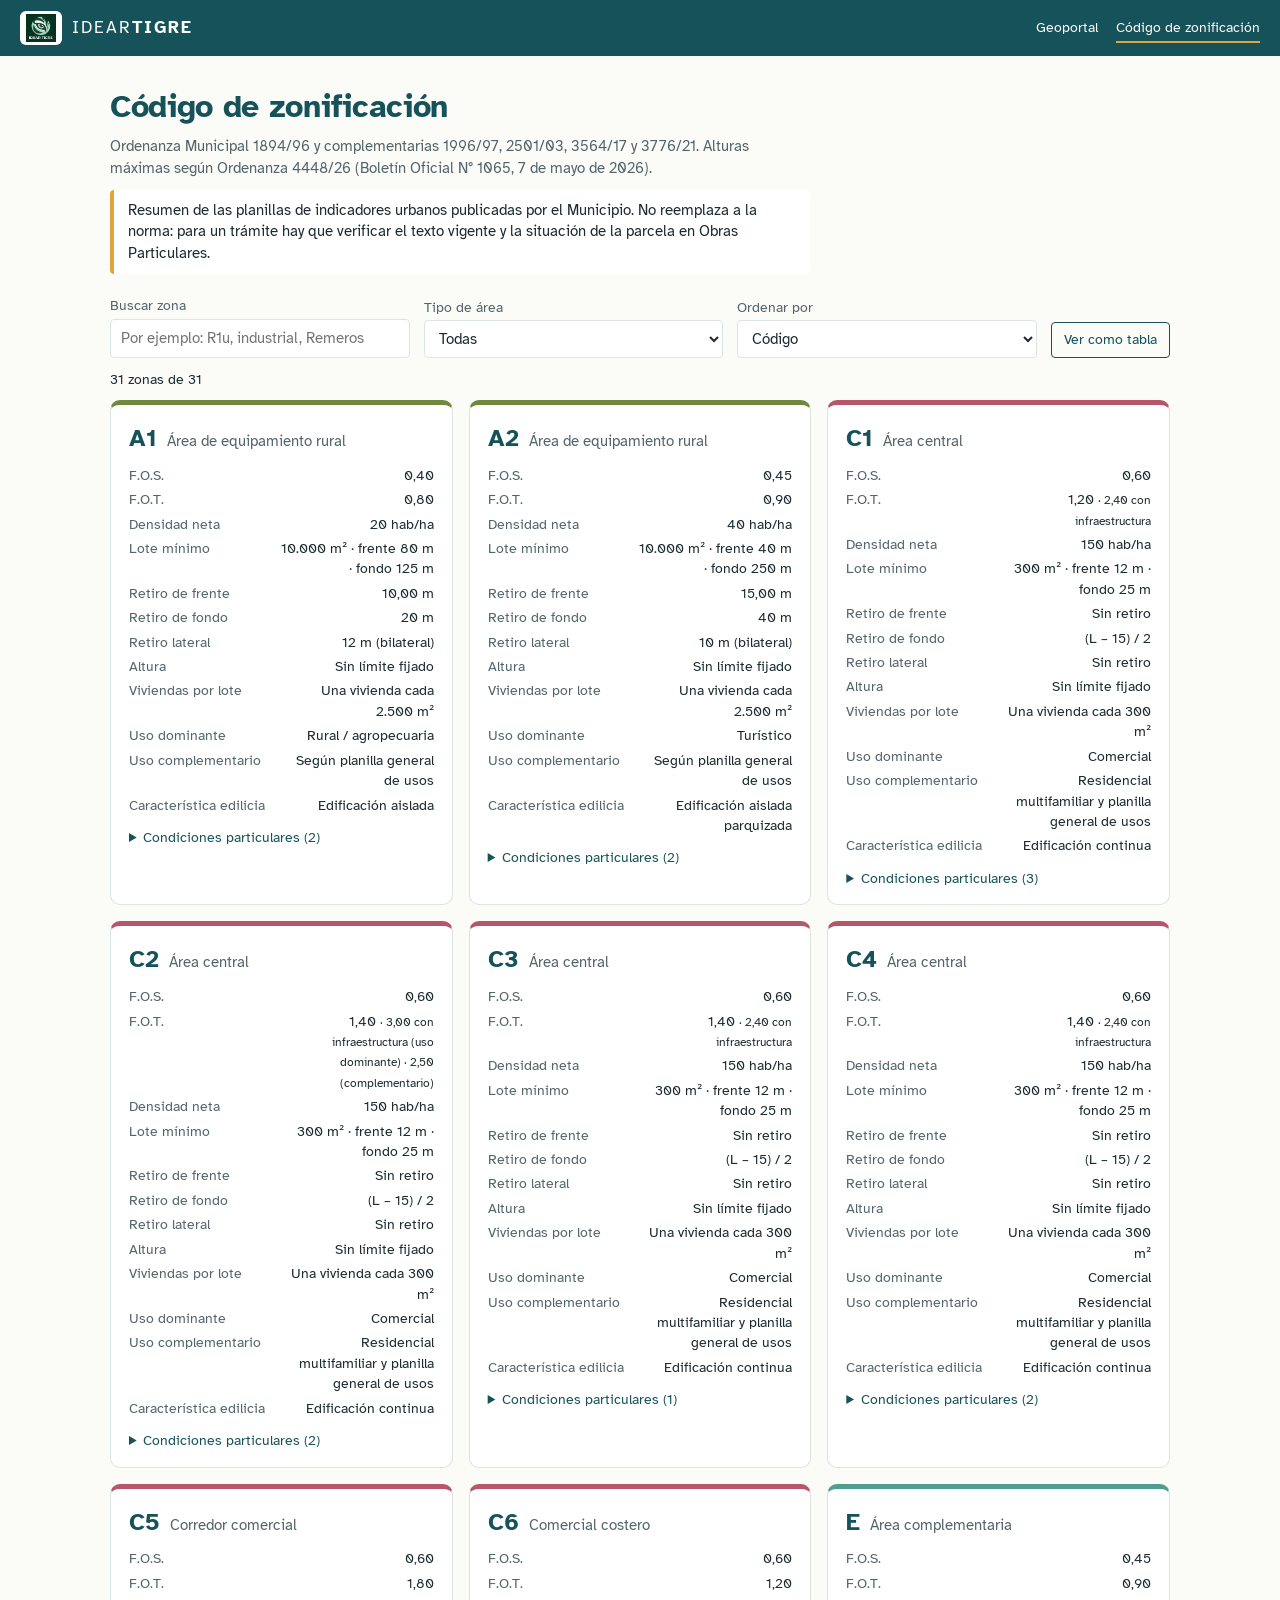
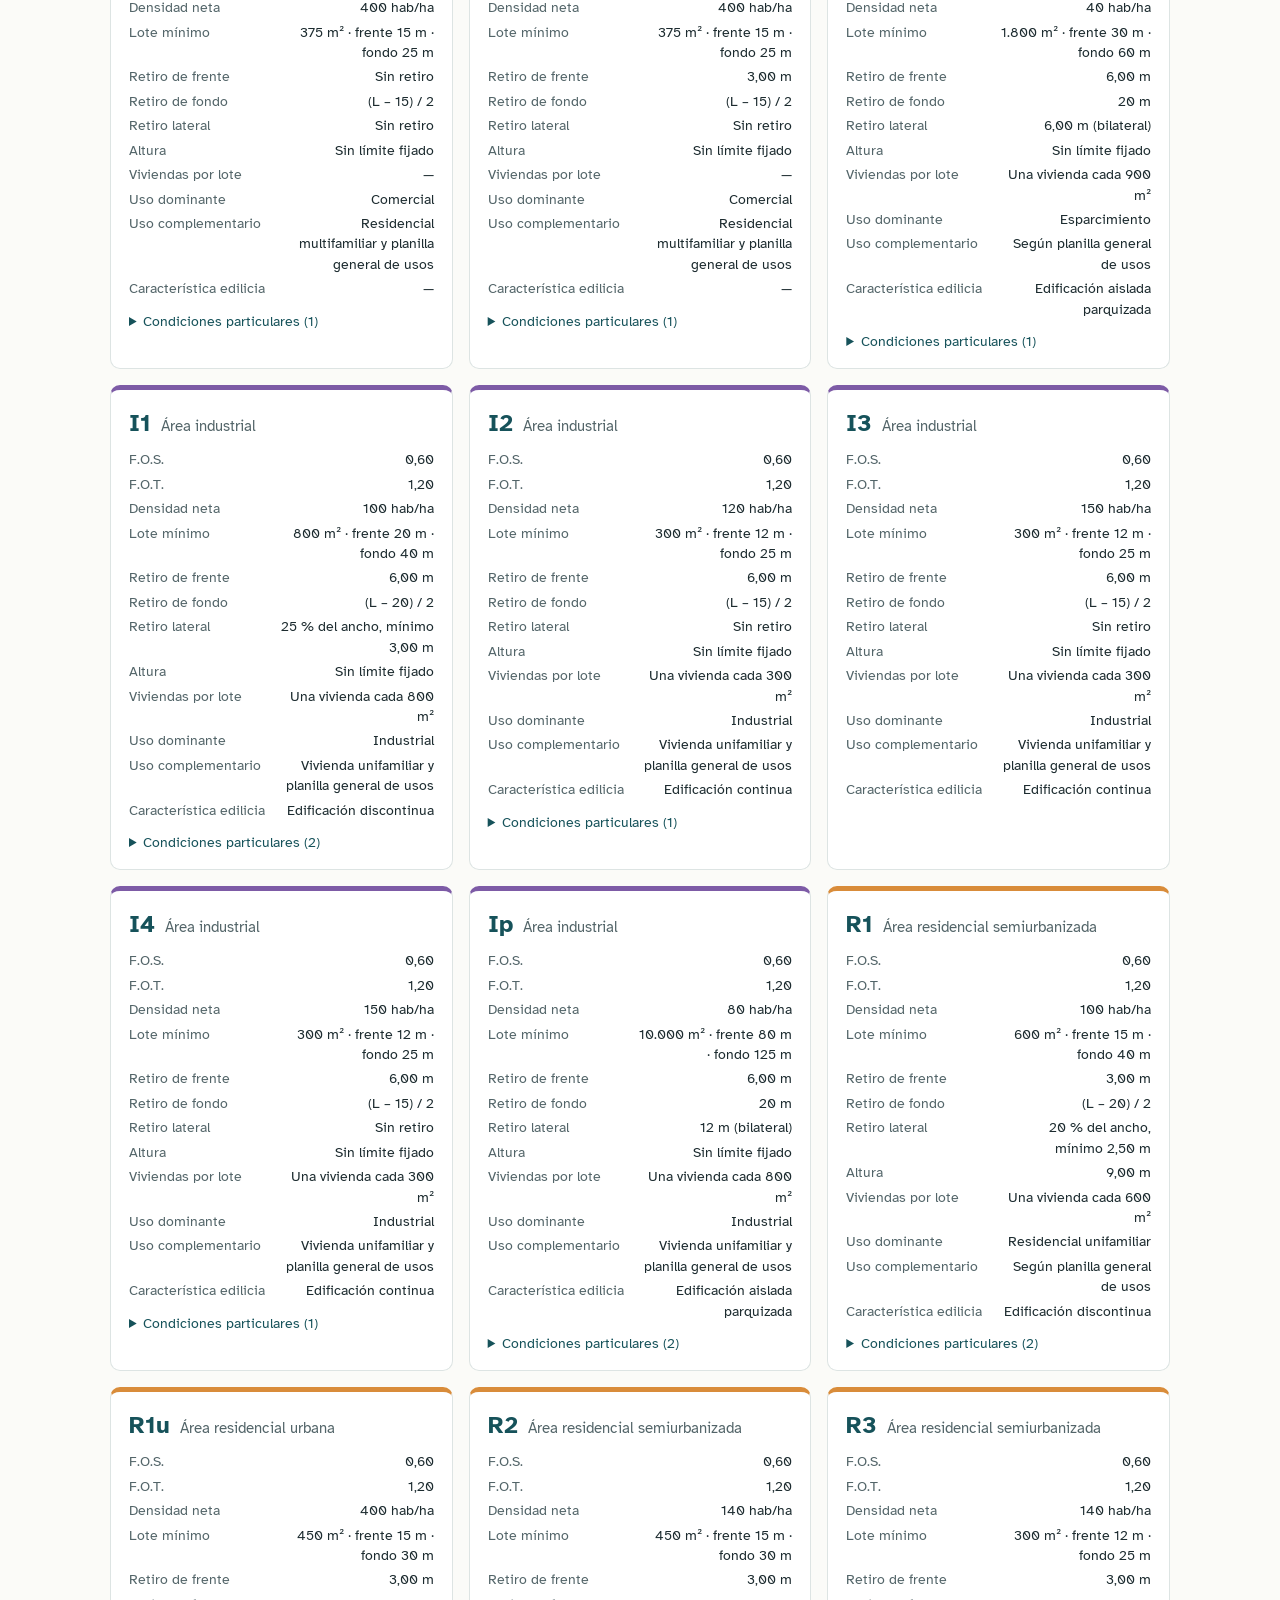
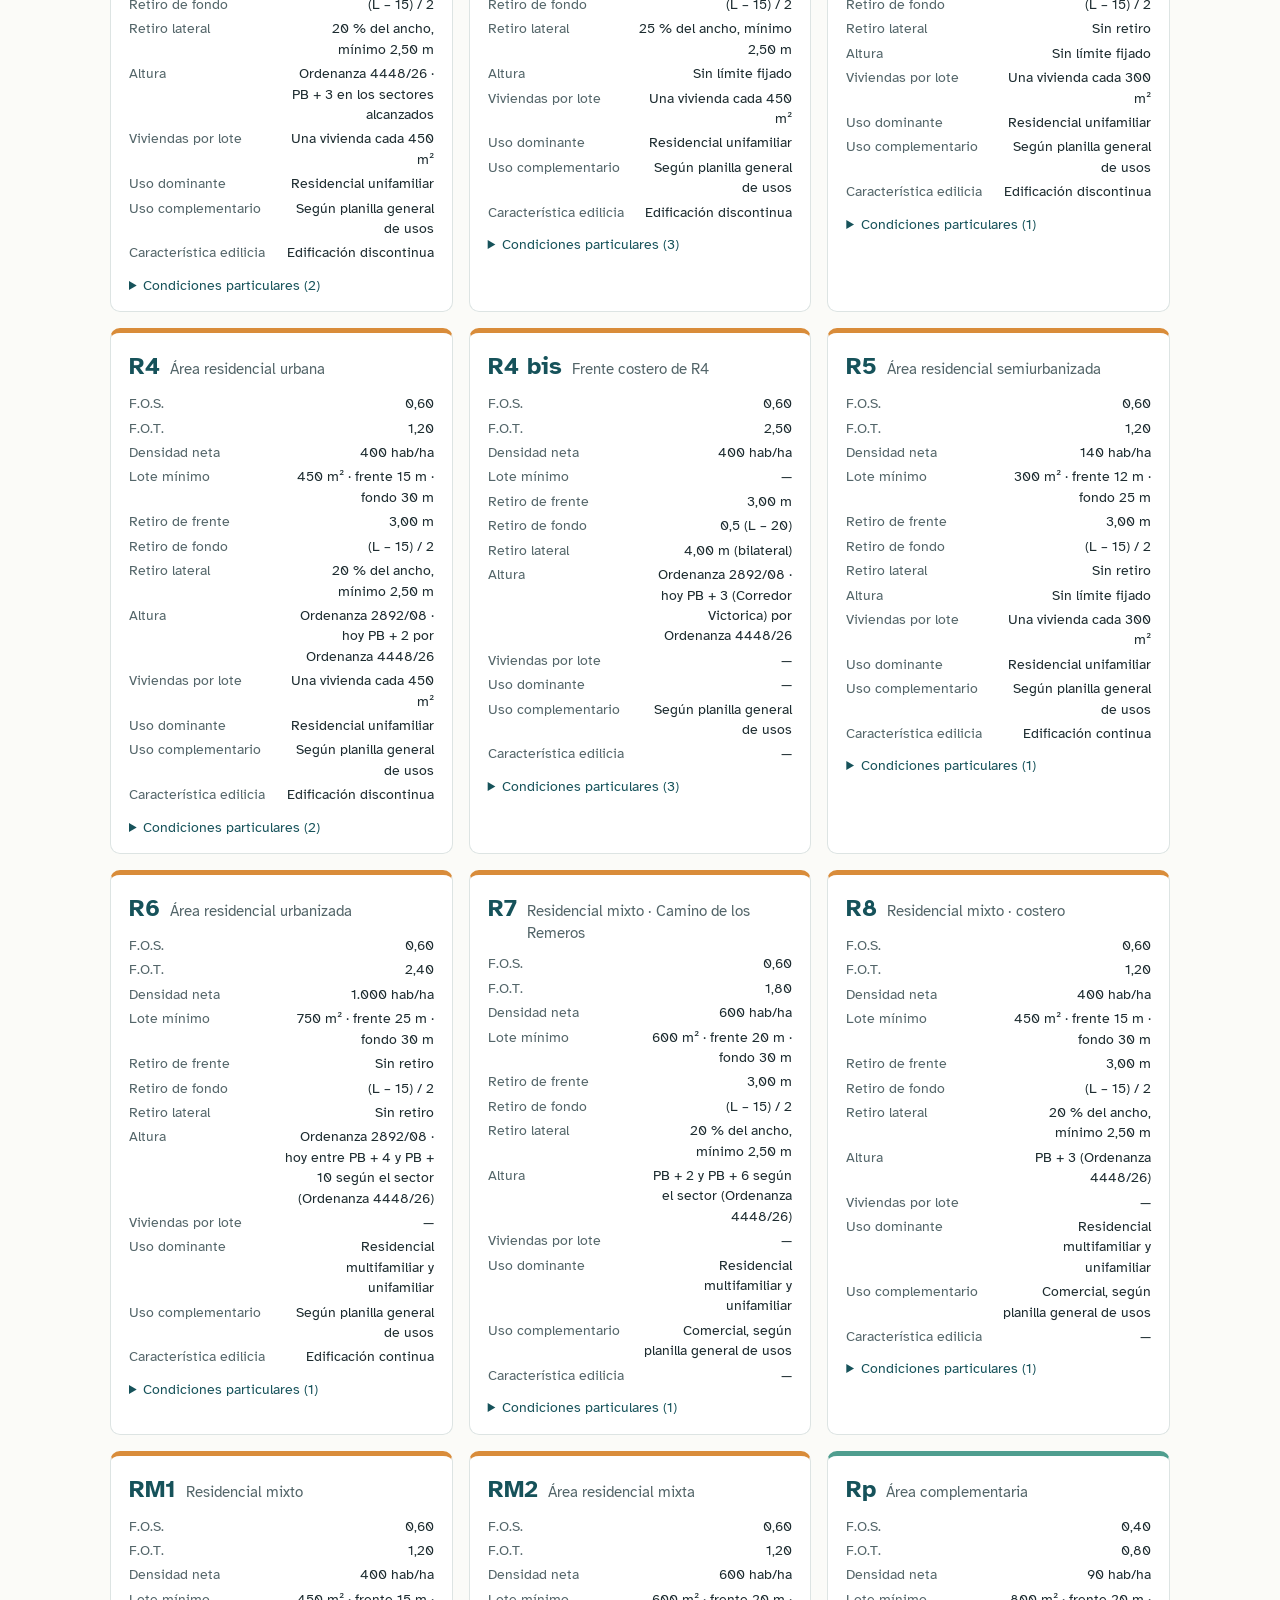
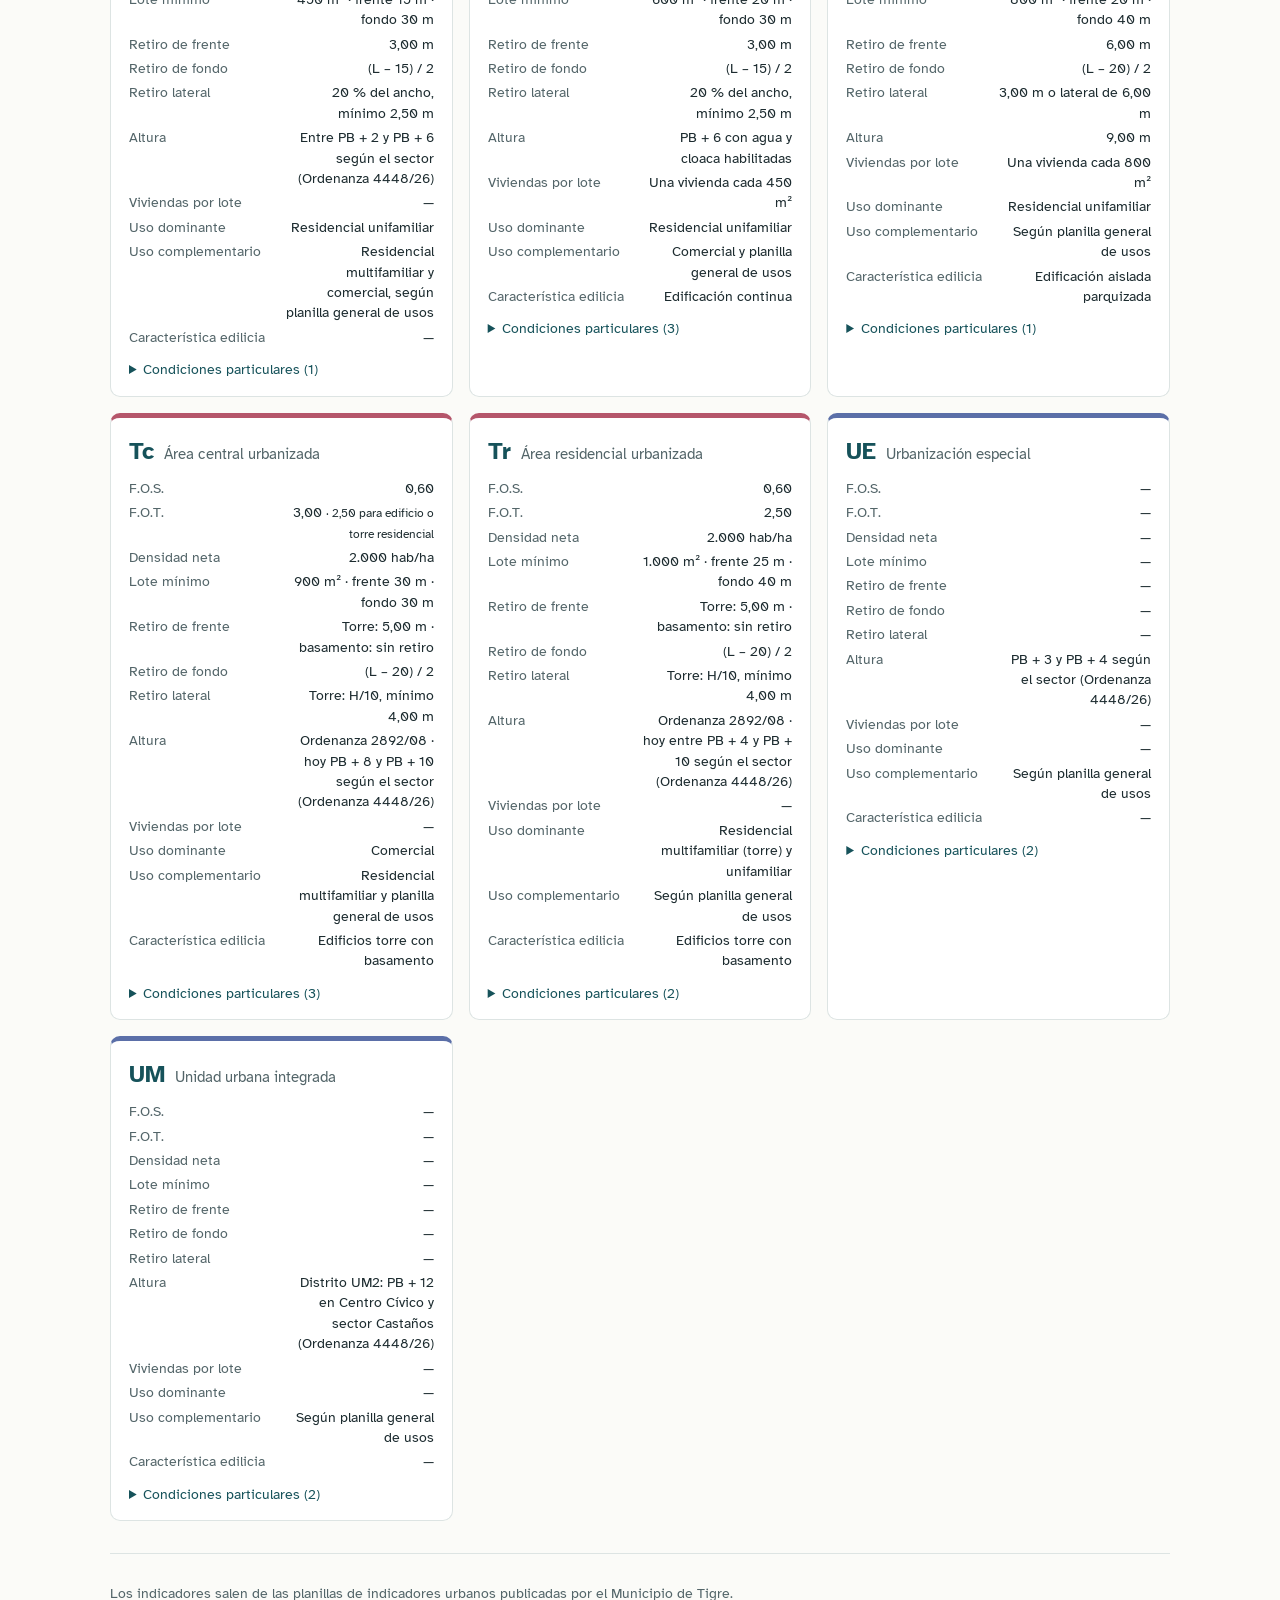
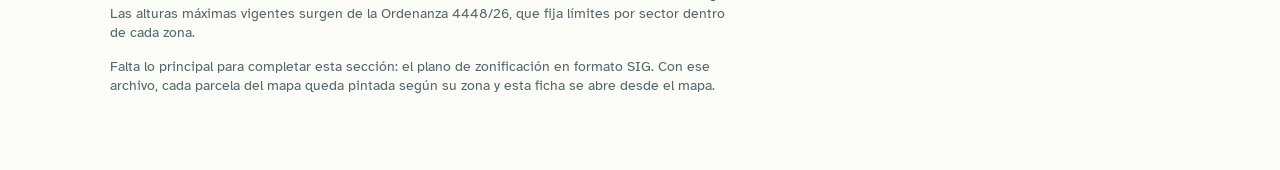
==== zonificacion.html @ e133e8f4 "Add files via upload" ====
<!DOCTYPE html>
<html lang="es">
<head>
  <meta charset="utf-8">
  <meta name="viewport" content="width=device-width, initial-scale=1">
  <title>Código de zonificación · Geoportal de Tigre</title>
  <meta name="description" content="Indicadores urbanos por zona del Código de Zonificación del Partido de Tigre: F.O.S., F.O.T., densidad, lote mínimo, retiros y alturas.">
  <link rel="icon" href="data:image/svg+xml,<svg xmlns='http://www.w3.org/2000/svg' viewBox='0 0 100 100'><text y='.9em' font-size='90'>🗺️</text></svg>">
  <link rel="preconnect" href="https://fonts.googleapis.com">
  <link rel="preconnect" href="https://fonts.gstatic.com" crossorigin>
  <link href="https://fonts.googleapis.com/css2?family=Atkinson+Hyperlegible:ital,wght@0,400;0,700;1,400&display=swap" rel="stylesheet">
  <link rel="stylesheet" href="css/estilos.css">
</head>
<body class="pagina">
  <header class="barra">
    <a class="marca" href="./" aria-label="IDEAR Tigre, inicio">
      <img src="logo-idear.jpeg" alt="" onerror="this.remove()">
      <span class="marca-texto">IDEAR<strong>TIGRE</strong></span>
    </a>
    <nav class="barra-nav" aria-label="Secciones">
      <a href="./">Geoportal</a>
      <a href="zonificacion.html" aria-current="page">Código de zonificación</a>
    </nav>
  </header>

  <main class="hoja">
    <h1>Código de zonificación</h1>
    <p class="entrada" id="referencia"></p>
    <p class="advertencia" id="advertencia"></p>

    <div class="controles">
      <div class="campo">
        <label for="buscar">Buscar zona</label>
        <input id="buscar" type="search" placeholder="Por ejemplo: R1u, industrial, Remeros" autocomplete="off">
      </div>
      <div class="campo">
        <label for="familia">Tipo de área</label>
        <select id="familia"><option value="">Todas</option></select>
      </div>
      <div class="campo">
        <label for="orden">Ordenar por</label>
        <select id="orden">
          <option value="codigo">Código</option>
          <option value="fot">F.O.T., de mayor a menor</option>
          <option value="densidad">Densidad, de mayor a menor</option>
          <option value="superficie">Lote mínimo, de mayor a menor</option>
        </select>
      </div>
      <button type="button" class="boton" id="verTabla">Ver como tabla</button>
    </div>

    <p class="conteo" id="conteo"></p>
    <div id="zonas" class="zonas"></div>
    <div id="tabla" class="tabla-envoltura" hidden></div>

    <footer class="pie-pagina">
      <p>Los indicadores salen de las planillas de indicadores urbanos publicadas por el Municipio de Tigre. Las alturas máximas vigentes surgen de la Ordenanza 4448/26, que fija límites por sector dentro de cada zona.</p>
      <p>Falta lo principal para completar esta sección: el plano de zonificación en formato SIG. Con ese archivo, cada parcela del mapa queda pintada según su zona y esta ficha se abre desde el mapa.</p>
    </footer>
  </main>

  <script src="js/zonificacion.js"></script>
</body>
</html>
---- css/estilos.css ----
/* Paleta tomada del Delta: agua, junco y limo */
:root {
  --rio: #16525A;
  --rio-claro: #DCEBEA;
  --junco: #6F8A3E;
  --limo: #9A6B2F;
  --papel: #FBFBF8;
  --superficie: #FFFFFF;
  --tinta: #1C2B2F;
  --tinta-suave: #536569;
  --borde: #DDE4E3;
  --apagado: #C8CFCE;
  --foco: #E0A43A;
  --sombra: 0 2px 10px rgba(22, 82, 90, .16);
  --radio-chico: 4px;
  --radio: 10px;
  --fuente: "Atkinson Hyperlegible", system-ui, -apple-system, "Segoe UI", Roboto, sans-serif;
  --ancho-panel: 360px;
  color-scheme: light;
}

@media (prefers-color-scheme: dark) {
  :root:not([data-theme="light"]) {
    --rio: #7CC3C0;
    --rio-claro: #1E3A3D;
    --junco: #A9C27A;
    --limo: #D9B27A;
    --papel: #11201F;
    --superficie: #182B2B;
    --tinta: #E4EEEC;
    --tinta-suave: #A3B7B5;
    --borde: #2C4543;
    --apagado: #3B5250;
    --sombra: 0 2px 12px rgba(0, 0, 0, .45);
    color-scheme: dark;
  }
}
:root[data-theme="dark"] {
  --rio: #7CC3C0; --rio-claro: #1E3A3D; --junco: #A9C27A; --limo: #D9B27A;
  --papel: #11201F; --superficie: #182B2B; --tinta: #E4EEEC; --tinta-suave: #A3B7B5;
  --borde: #2C4543; --apagado: #3B5250; --sombra: 0 2px 12px rgba(0, 0, 0, .45);
  color-scheme: dark;
}

* { box-sizing: border-box; }
html, body { height: 100%; margin: 0; }
body {
  font-family: var(--fuente);
  font-size: 15px;
  line-height: 1.45;
  color: var(--tinta);
  background: var(--papel);
}

:focus-visible { outline: 3px solid var(--foco); outline-offset: 2px; }
.visualmente-oculto {
  position: absolute; width: 1px; height: 1px; overflow: hidden;
  clip: rect(0 0 0 0); white-space: nowrap;
}

/* Barra superior de IDEAR Tigre */
.barra {
  display: flex; align-items: center; justify-content: space-between; gap: 16px;
  height: 56px; padding: 0 20px;
  background: var(--rio); color: #FFFFFF;
}
.marca { display: flex; align-items: center; gap: 10px; color: inherit; text-decoration: none; }
.marca img { height: 34px; width: auto; padding: 3px 6px; background: #FFFFFF; border-radius: 6px; }
.marca-texto { font-size: 1.05rem; letter-spacing: .12em; }
.marca-texto strong { font-weight: 700; }
.barra-nav { display: flex; align-items: center; gap: 18px; font-size: .9rem; }
.barra-nav a { color: inherit; text-decoration: none; padding: 4px 0; border-bottom: 2px solid transparent; }
.barra-nav a[aria-current="page"] { border-bottom-color: var(--foco); }
.barra-nav a:hover { border-bottom-color: rgba(255, 255, 255, .5); }
.proximamente { opacity: .65; }
:root:not([data-theme="light"]) .barra { color: var(--papel); }

.app { display: flex; height: calc(100vh - 56px); height: calc(100dvh - 56px); }

/* Panel lateral */
.panel {
  width: var(--ancho-panel);
  flex-shrink: 0;
  overflow-y: auto;
  background: var(--papel);
  border-right: 1px solid var(--borde);
  display: flex;
  flex-direction: column;
}
.panel-cabecera {
  padding: 20px 20px 14px;
  position: relative;
}
.panel-cabecera h1 {
  margin: 0;
  font-size: 1.75rem;
  line-height: 1.1;
  letter-spacing: -.01em;
  color: var(--rio);
}
.subtitulo { margin: 4px 0 0; color: var(--tinta-suave); }

.seccion { padding: 14px 20px 18px; border-top: 1px solid var(--borde); }
.seccion h2 { margin: 0 0 10px; font-size: 1.05rem; }
.panel-pie { margin-top: auto; padding: 14px 20px 18px; font-size: .82rem; color: var(--tinta-suave); border-top: 1px solid var(--borde); }
.panel-pie p { margin: 0; }

/* Buscador */
.buscador { position: relative; padding: 0 20px 16px; }
.buscador input {
  width: 100%;
  padding: 10px 12px;
  font: inherit;
  color: var(--tinta);
  background: var(--superficie);
  border: 1px solid var(--borde);
  border-radius: var(--radio-chico);
}
.resultados {
  position: absolute; left: 20px; right: 20px; top: 44px; z-index: 1200;
  margin: 0; padding: 4px 0; list-style: none;
  background: var(--superficie); border: 1px solid var(--borde);
  border-radius: var(--radio-chico); box-shadow: var(--sombra);
}
.resultados li { padding: 7px 12px; cursor: pointer; }
.resultados li small { display: block; color: var(--tinta-suave); }
.resultados li[aria-selected="true"], .resultados li:hover { background: var(--rio-claro); }
.resultados .vacio { cursor: default; color: var(--tinta-suave); }

/* Lista de capas */
.grupo-capas + .grupo-capas { margin-top: 12px; }
.grupo-capas h3 { margin: 0 0 4px; font-size: .85rem; font-weight: 400; color: var(--tinta-suave); }
.capa {
  display: grid;
  grid-template-columns: auto 18px 1fr auto;
  align-items: center;
  gap: 8px;
  padding: 5px 0;
}
.capa input[type="checkbox"] { width: 17px; height: 17px; margin: 0; accent-color: var(--rio); }
.capa label { cursor: pointer; }
.muestra { width: 18px; height: 14px; border-radius: 2px; border: 2px solid; }
.muestra.punto { width: 12px; height: 12px; border-radius: 50%; justify-self: center; }
.muestra.linea { height: 0; border-width: 2px 0 0; }
.descargas { display: flex; gap: 6px; align-items: center; font-size: .78rem; }
.capa a, .capa .enlace { font-size: .78rem; color: var(--rio); }
.enlace { padding: 0; font-family: inherit; background: none; border: 0; border-bottom: 1px solid currentColor; cursor: pointer; }
.muestra.linea.multicolor { height: 3px; border: 0; border-radius: 2px; }
.muestra.multicolor {
  background: linear-gradient(90deg, #16525A 0 25%, #C9A46A 25% 50%, #6F8A3E 50% 75%, #B5566B 75% 100%);
  border-color: transparent;
}
.capa .error { grid-column: 3 / -1; font-size: .8rem; color: #B3261E; }

/* Controles */
.campo { margin-bottom: 10px; }
.campo label { display: block; margin-bottom: 3px; font-size: .85rem; color: var(--tinta-suave); }
select {
  width: 100%; padding: 8px 10px; font: inherit; color: var(--tinta);
  background: var(--superficie); border: 1px solid var(--borde); border-radius: var(--radio-chico);
}
.nota { margin: 0 0 10px; font-size: .88rem; color: var(--tinta-suave); }
.nota:empty, .fuente:empty { display: none; }
.fuente { margin: 10px 0 0; font-size: .78rem; color: var(--tinta-suave); }

.boton {
  display: inline-block; padding: 7px 12px; font: inherit; font-size: .88rem;
  color: var(--rio); background: transparent;
  border: 1px solid var(--rio); border-radius: var(--radio-chico); cursor: pointer;
}
.boton:hover { background: var(--rio-claro); }
.boton-archivo input { position: absolute; opacity: 0; width: 1px; height: 1px; }
.boton-archivo:focus-within { outline: 3px solid var(--foco); outline-offset: 2px; }

/* Selector de año */
.anios { display: flex; gap: 0; margin: 2px 0 10px; border: 1px solid var(--rio); border-radius: var(--radio-chico); overflow: hidden; }
.anio {
  flex: 1; padding: 6px 0; font: inherit; font-weight: 700; font-variant-numeric: tabular-nums;
  color: var(--rio); background: transparent; border: 0; cursor: pointer;
}
.anio + .anio { border-left: 1px solid var(--rio); }
.anio[aria-pressed="true"] { color: var(--papel); background: var(--rio); }
.anio:hover:not([aria-pressed="true"]) { background: var(--rio-claro); }

/* Leyenda con histograma: el elemento central del panel */
.histograma { width: 100%; height: auto; display: block; margin-top: 4px; }
.histograma .barra { transition: opacity .15s; }
.histograma .fuera { opacity: .18; }
.clases { list-style: none; margin: 10px 0 0; padding: 0; font-size: .85rem; }
.clases li { display: flex; align-items: center; gap: 8px; padding: 2px 0; }
.clases .sw { width: 22px; height: 12px; border-radius: 2px; flex-shrink: 0; }
.clases .n { margin-left: auto; color: var(--tinta-suave); font-variant-numeric: tabular-nums; }
.clases label { display: flex; align-items: center; gap: 8px; width: 100%; cursor: pointer; }

.acciones-cat { display: flex; gap: 6px; margin-top: 8px; }
.doble-rango { position: relative; height: 28px; margin-top: 2px; }
.doble-rango input {
  position: absolute; left: 0; right: 0; top: 6px; width: 100%; margin: 0;
  background: none; pointer-events: none; -webkit-appearance: none; appearance: none;
}
.doble-rango input::-webkit-slider-runnable-track { height: 4px; background: var(--apagado); border-radius: 2px; }
.doble-rango input:last-child::-webkit-slider-runnable-track { background: transparent; }
.doble-rango input::-moz-range-track { height: 4px; background: var(--apagado); border-radius: 2px; }
.doble-rango input:last-child::-moz-range-track { background: transparent; }
.doble-rango input::-webkit-slider-thumb {
  -webkit-appearance: none; pointer-events: auto; width: 18px; height: 18px; margin-top: -7px;
  border-radius: 50%; background: var(--superficie); border: 3px solid var(--rio); cursor: grab;
}
.doble-rango input::-moz-range-thumb {
  pointer-events: auto; width: 14px; height: 14px;
  border-radius: 50%; background: var(--superficie); border: 3px solid var(--rio); cursor: grab;
}
.rango-valores { display: flex; justify-content: space-between; font-size: .85rem; font-variant-numeric: tabular-nums; }
.conteo { margin: 8px 0 0; font-size: .85rem; }
.conteo button { margin-left: 6px; padding: 2px 8px; font-size: .8rem; }

/* Mapa */
.mapa-contenedor { position: relative; flex: 1; min-width: 0; }
#mapa { position: absolute; inset: 0; background: var(--rio-claro); }
.leaflet-container { font-family: var(--fuente); }

.aviso {
  position: absolute; top: 12px; left: 50%; transform: translateX(-50%); z-index: 1000;
  max-width: min(520px, calc(100% - 24px));
  padding: 10px 14px; background: var(--superficie); color: var(--tinta);
  border-left: 4px solid var(--foco); border-radius: var(--radio-chico); box-shadow: var(--sombra);
}

/* Ficha del elemento seleccionado */
.ficha {
  position: absolute; top: 12px; right: 12px; z-index: 1000;
  width: min(320px, calc(100% - 24px)); max-height: calc(100% - 90px); overflow-y: auto;
  padding: 16px 18px; background: var(--superficie);
  border-radius: var(--radio); box-shadow: var(--sombra);
  border-top: 4px solid var(--limo);
}
.ficha h2 { margin: 0 28px 2px 0; font-size: 1.25rem; line-height: 1.2; }
.ficha .capa-origen { margin: 0 0 10px; font-size: .82rem; color: var(--tinta-suave); }
.ficha dl { margin: 0; display: grid; grid-template-columns: minmax(0, 1.1fr) minmax(0, 1fr); gap: 4px 12px; font-size: .9rem; }
.ficha dt { color: var(--tinta-suave); }
.ficha dd { margin: 0; text-align: right; font-variant-numeric: tabular-nums; overflow-wrap: anywhere; }
.ficha-cerrar {
  position: absolute; top: 8px; right: 8px; width: 32px; height: 32px;
  font-size: 1.4rem; line-height: 1; color: var(--tinta-suave);
  background: none; border: 0; border-radius: 50%; cursor: pointer;
}
.ficha-cerrar:hover { background: var(--rio-claro); }
.comparacion { margin-top: 14px; }
.comparacion h3 { margin: 0 0 6px; font-size: .9rem; }
.comp-item { margin-bottom: 9px; font-size: .85rem; }
.comp-item .fila { display: flex; justify-content: space-between; gap: 8px; }
.comp-item .puesto { color: var(--tinta-suave); white-space: nowrap; text-align: right; }
.comp-item.activa > .fila span:first-child { font-weight: 700; }
.serie { margin-top: 3px; font-size: .78rem; color: var(--tinta-suave); font-variant-numeric: tabular-nums; }
.pista { position: relative; height: 6px; margin-top: 3px; background: var(--rio-claro); border-radius: 3px; }
.pista span { position: absolute; top: -3px; width: 12px; height: 12px; margin-left: -6px; border-radius: 50%; background: var(--rio); border: 2px solid var(--superficie); }

/* Modo equipo */
.informe { margin-top: 12px; font-size: .85rem; }
.informe ul { margin: 6px 0; padding-left: 18px; }
.informe .ok { color: var(--junco); }
.informe .alerta { color: #B3261E; }
.informe pre {
  max-height: 220px; overflow: auto; padding: 8px; font-size: .75rem;
  background: var(--superficie); border: 1px solid var(--borde); border-radius: var(--radio-chico);
}
.informe .acciones { display: flex; flex-wrap: wrap; gap: 6px; margin-top: 8px; }

/* Botones del panel en pantallas chicas */
.boton-panel-abrir, .boton-panel-cerrar { display: none; }

@media (max-width: 760px) {
  .barra { height: 48px; padding: 0 14px; }
  .barra-nav .proximamente { display: none; }
  .app { display: block; position: relative; height: calc(100dvh - 48px); }
  .panel {
    position: fixed; left: 0; right: 0; bottom: 0; z-index: 1500;
    width: auto; max-height: 72dvh;
    border-right: 0; border-radius: 14px 14px 0 0; box-shadow: var(--sombra);
    transform: translateY(105%); transition: transform .25s ease;
  }
  .panel.abierto { transform: none; }
  .panel-cabecera { padding-top: 16px; }
  .panel-cabecera h1 { font-size: 1.4rem; }
  .mapa-contenedor { position: absolute; inset: 0; }
  .boton-panel-abrir {
    display: block; position: absolute; left: 50%; bottom: 22px; transform: translateX(-50%); z-index: 1000;
    padding: 11px 20px; font: inherit; font-weight: 700;
    color: #fff; background: var(--rio); border: 0; border-radius: 999px; box-shadow: var(--sombra);
  }
  :root:not([data-theme="light"]) .boton-panel-abrir { color: var(--papel); }
  .boton-panel-cerrar {
    display: block; position: absolute; top: 14px; right: 16px;
    padding: 6px 12px; font: inherit; font-size: .85rem;
    color: var(--rio); background: var(--rio-claro); border: 0; border-radius: 999px;
  }
  .ficha { top: auto; bottom: 78px; left: 12px; right: 12px; width: auto; max-height: 45dvh; }
}

@media (prefers-reduced-motion: reduce) {
  * { transition: none !important; }
}


/* ---------- Páginas de contenido (código de zonificación) ---------- */
body.pagina { background: var(--papel); }
.hoja { max-width: 1100px; margin: 0 auto; padding: 28px 20px 60px; }
.hoja h1 { margin: 0 0 6px; font-size: 2rem; color: var(--rio); letter-spacing: -.01em; }
.entrada { margin: 0 0 10px; color: var(--tinta-suave); max-width: 70ch; }
.advertencia {
  max-width: 70ch; margin: 0 0 22px; padding: 10px 14px;
  background: var(--superficie); border-left: 4px solid var(--foco); border-radius: var(--radio-chico);
  font-size: .92rem;
}
.controles { display: flex; flex-wrap: wrap; gap: 14px; align-items: flex-end; margin-bottom: 12px; }
.controles .campo { margin: 0; min-width: 180px; flex: 1 1 180px; }
.controles input {
  width: 100%; padding: 8px 10px; font: inherit; color: var(--tinta);
  background: var(--superficie); border: 1px solid var(--borde); border-radius: var(--radio-chico);
}
.controles .boton { flex: 0 0 auto; }

.zonas { display: grid; grid-template-columns: repeat(auto-fill, minmax(330px, 1fr)); gap: 16px; margin-top: 10px; }
.zona {
  padding: 16px 18px; background: var(--superficie);
  border: 1px solid var(--borde); border-radius: var(--radio); border-top: 5px solid var(--rio);
}
.zona-residencial { border-top-color: #D98C3A; }
.zona-central { border-top-color: #B5566B; }
.zona-industrial { border-top-color: #7D5BA6; }
.zona-rural { border-top-color: #6F8A3E; }
.zona-complementaria { border-top-color: #4F9E8F; }
.zona-especial { border-top-color: #5B6FA8; }
.zona header { display: flex; align-items: baseline; gap: 10px; margin-bottom: 10px; }
.zona .codigo { font-size: 1.5rem; font-weight: 700; color: var(--rio); }
.zona h2 { margin: 0; font-size: .95rem; font-weight: 400; color: var(--tinta-suave); }
.zona dl { margin: 0; display: grid; grid-template-columns: minmax(0, 1fr) minmax(0, 1.1fr); gap: 4px 12px; font-size: .88rem; }
.zona dt { color: var(--tinta-suave); }
.zona dd { margin: 0; text-align: right; overflow-wrap: anywhere; }
.zona details { margin-top: 12px; font-size: .85rem; }
.zona summary { cursor: pointer; color: var(--rio); }
.zona details ul { margin: 8px 0 0; padding-left: 18px; color: var(--tinta-suave); }
.zona details li + li { margin-top: 5px; }

.tabla-envoltura { overflow-x: auto; margin-top: 10px; }
.tabla { border-collapse: collapse; width: 100%; font-size: .88rem; }
.tabla th, .tabla td { padding: 7px 10px; text-align: left; border-bottom: 1px solid var(--borde); white-space: nowrap; }
.tabla th { position: sticky; top: 0; background: var(--rio); color: #FFFFFF; font-size: .82rem; }
.tabla tbody tr:hover { background: var(--rio-claro); }

.pie-pagina { margin-top: 32px; padding-top: 16px; border-top: 1px solid var(--borde); font-size: .85rem; color: var(--tinta-suave); }
.pie-pagina p { max-width: 70ch; }
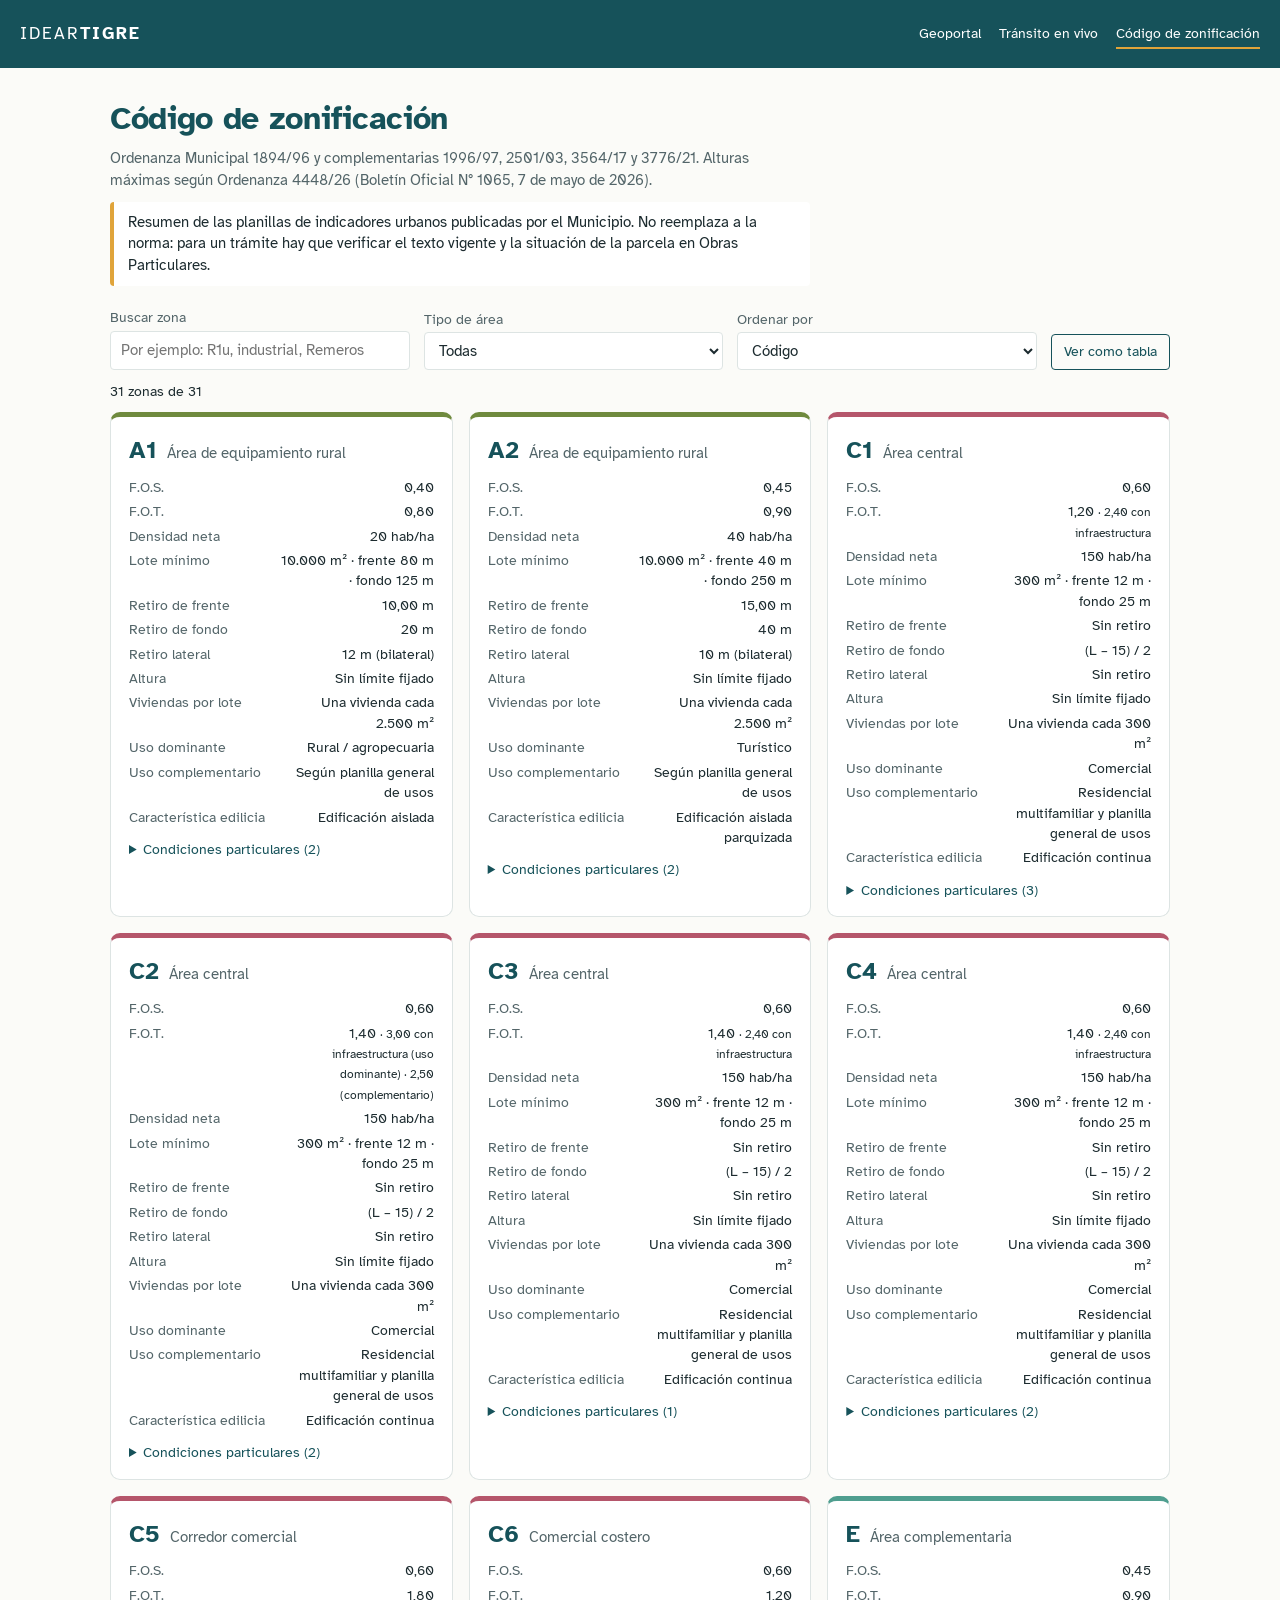
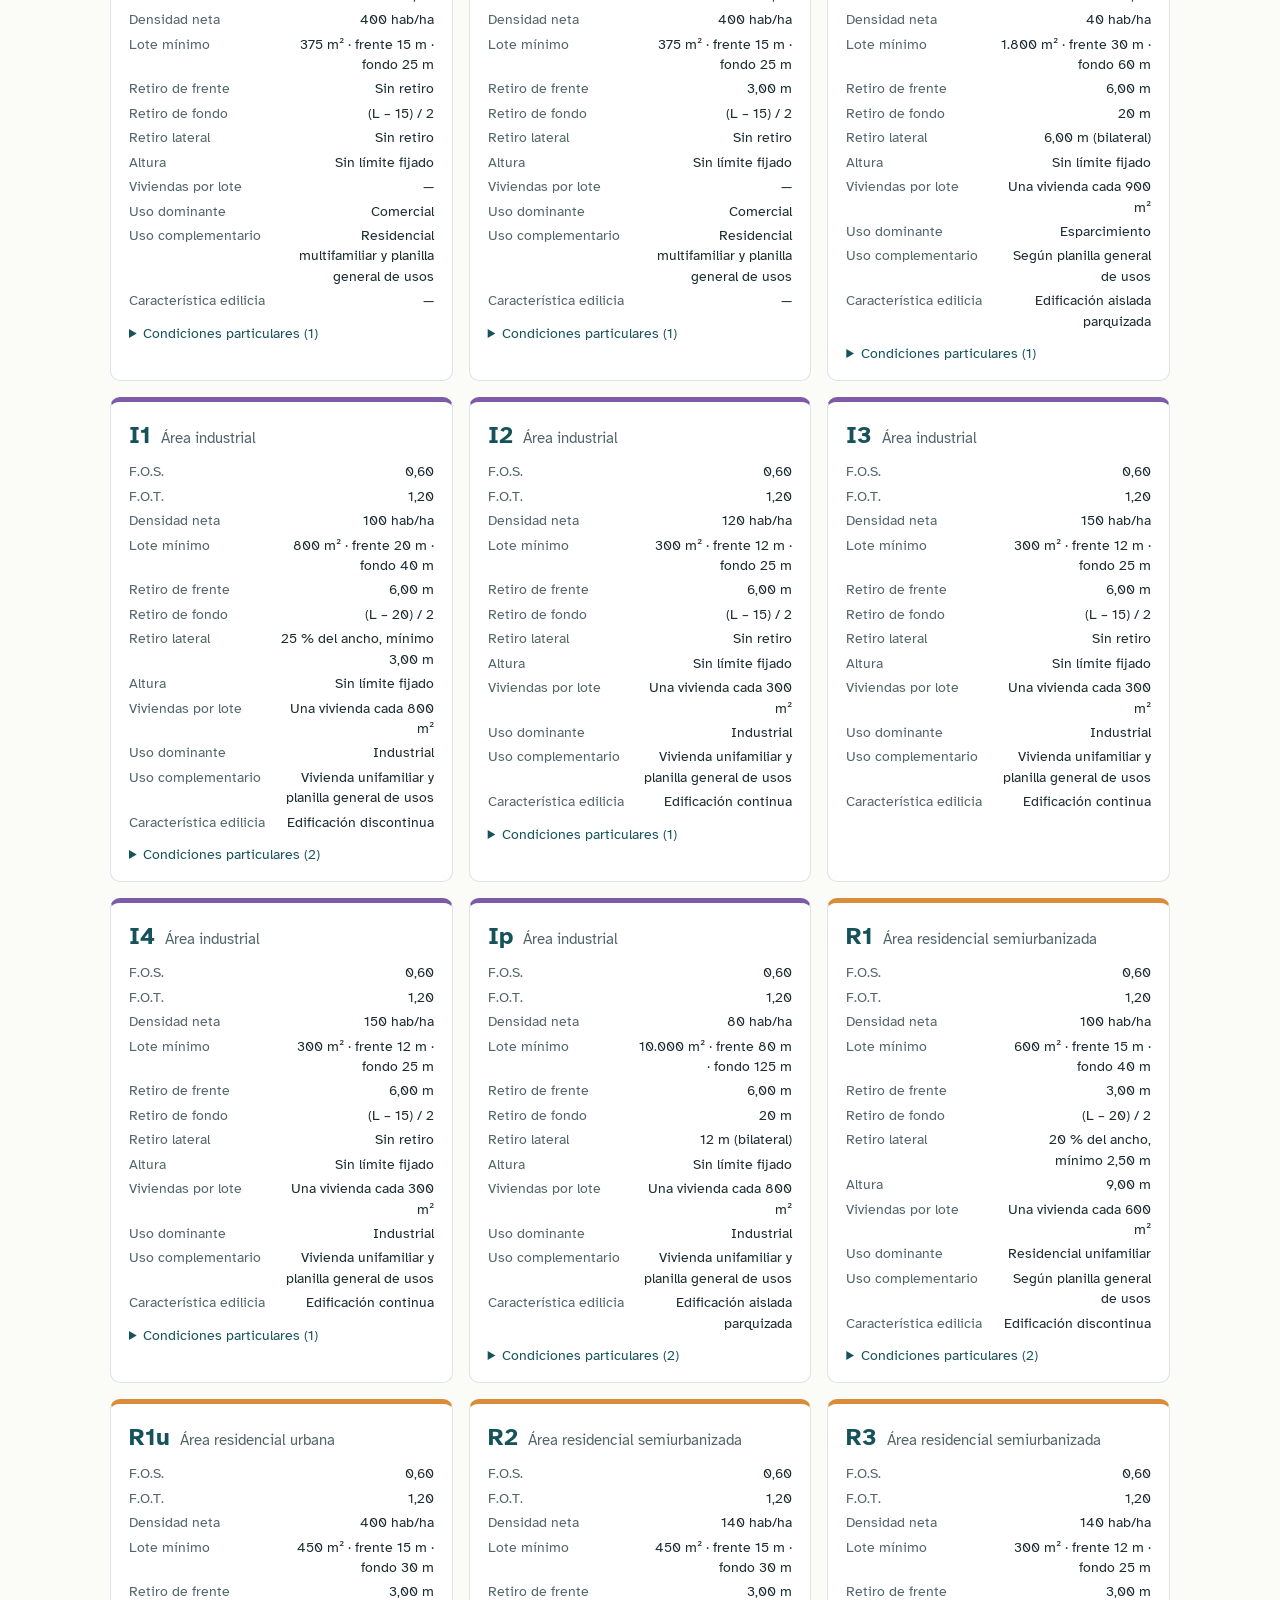
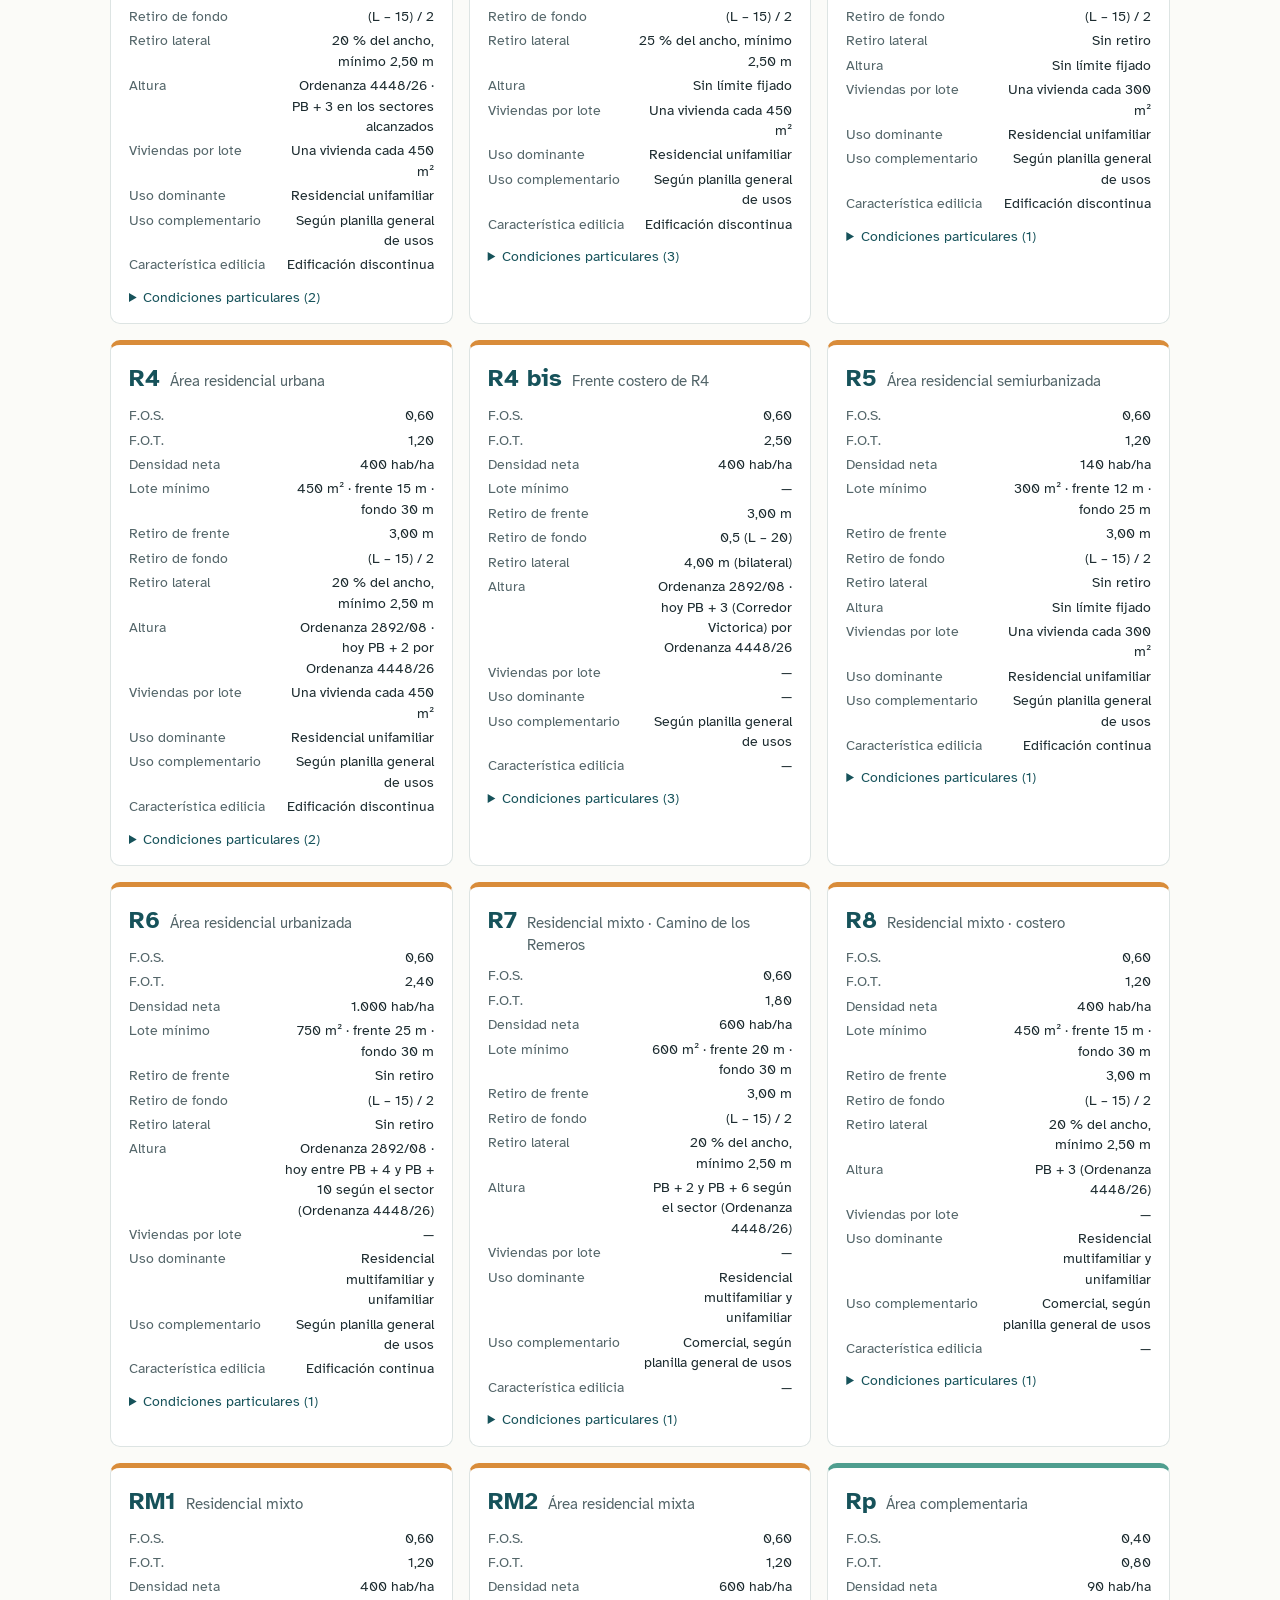
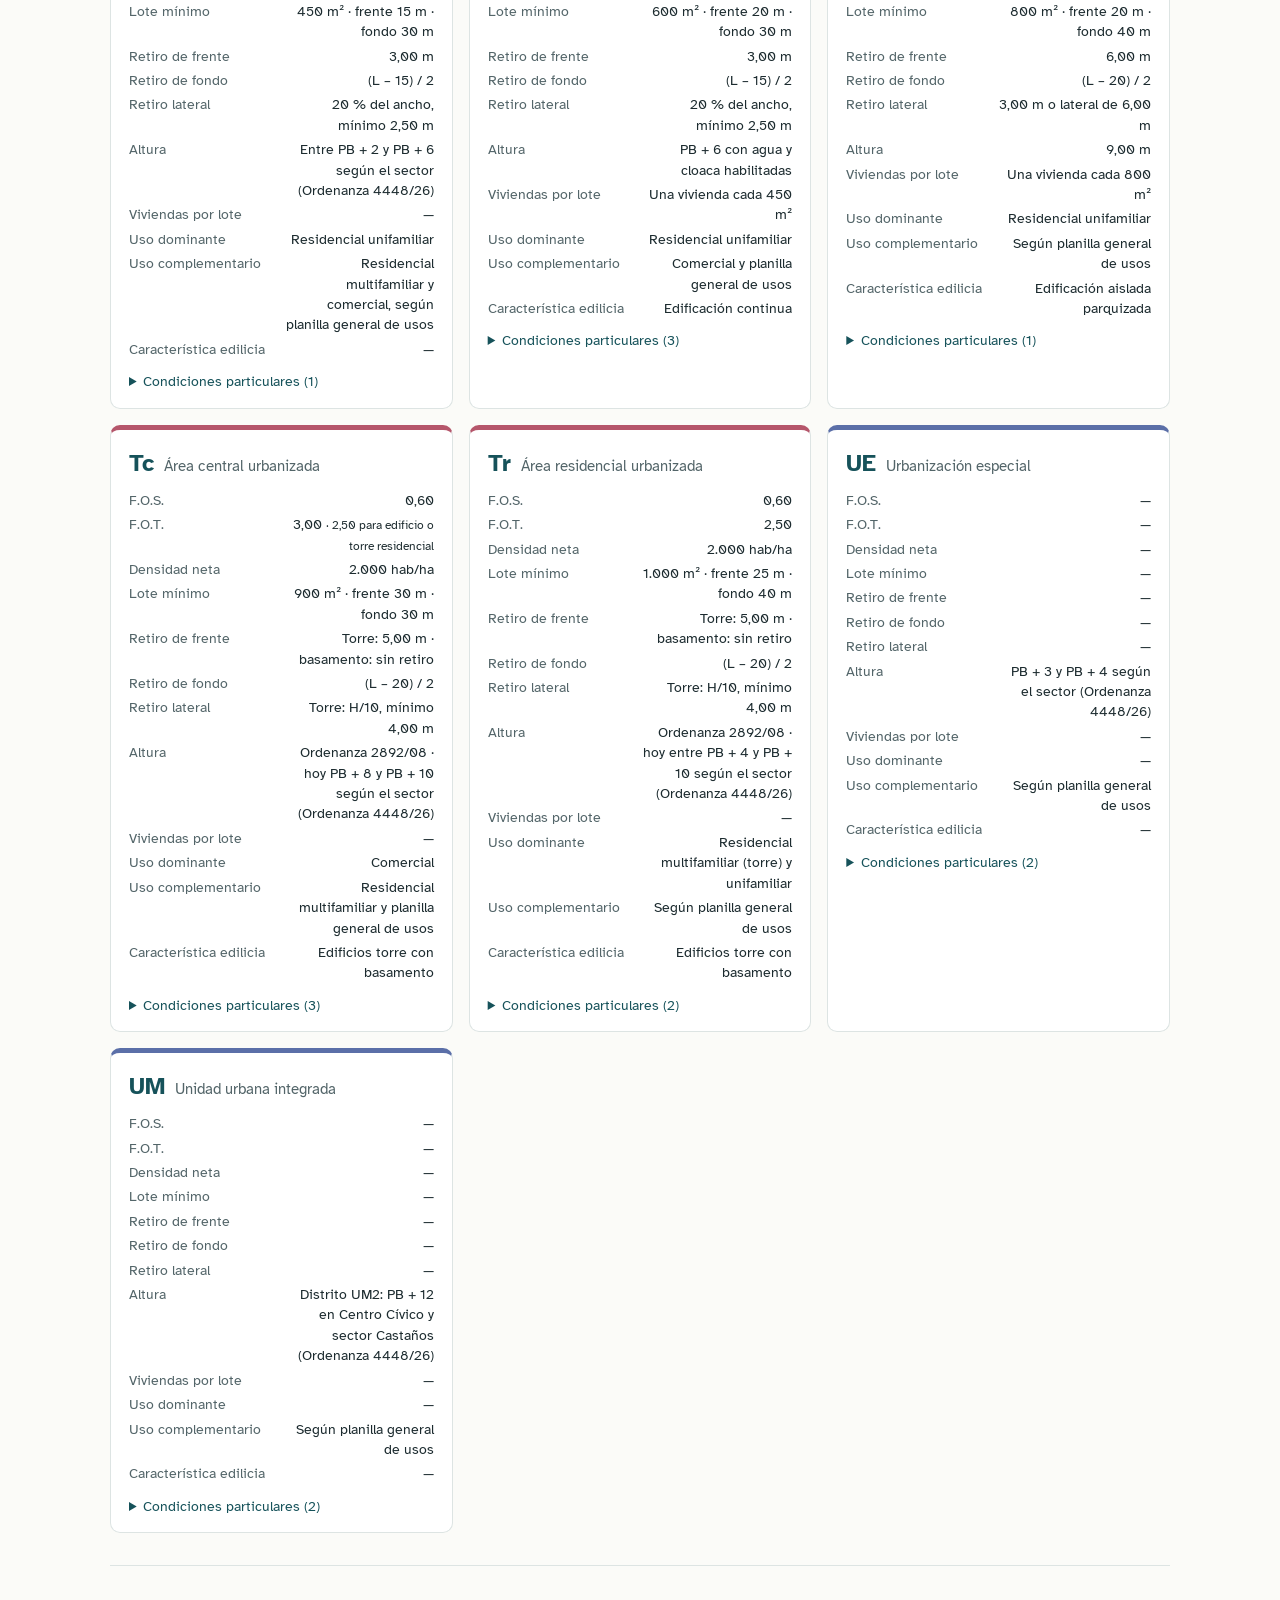
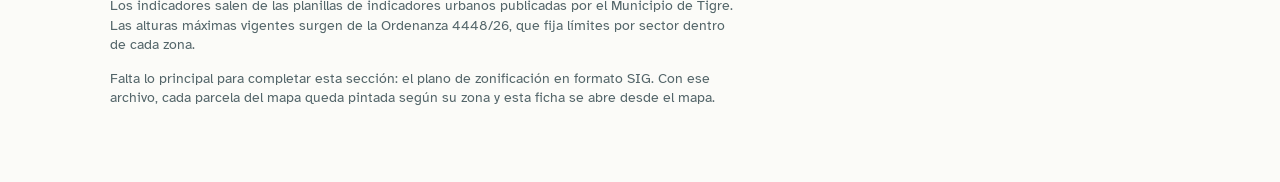
==== commit dada8002: "Add files via upload" ====
--- a/zonificacion.html
+++ b/zonificacion.html
@@ -19,6 +19,7 @@
     </a>
     <nav class="barra-nav" aria-label="Secciones">
       <a href="./">Geoportal</a>
+      <a href="transito.html">Tránsito en vivo</a>
       <a href="zonificacion.html" aria-current="page">Código de zonificación</a>
     </nav>
   </header>
--- a/css/estilos.css
+++ b/css/estilos.css
@@ -61,11 +61,11 @@
 /* Barra superior de IDEAR Tigre */
 .barra {
   display: flex; align-items: center; justify-content: space-between; gap: 16px;
-  height: 56px; padding: 0 20px;
-  background: var(--rio); color: #FFFFFF;
+  height: 68px; padding: 0 20px;
+  background: #16525A; color: #FFFFFF;
 }
 .marca { display: flex; align-items: center; gap: 10px; color: inherit; text-decoration: none; }
-.marca img { height: 34px; width: auto; padding: 3px 6px; background: #FFFFFF; border-radius: 6px; }
+.marca img { height: 50px; width: auto; padding: 4px 8px; background: #FFFFFF; border-radius: 8px; }
 .marca-texto { font-size: 1.05rem; letter-spacing: .12em; }
 .marca-texto strong { font-weight: 700; }
 .barra-nav { display: flex; align-items: center; gap: 18px; font-size: .9rem; }
@@ -73,9 +73,8 @@
 .barra-nav a[aria-current="page"] { border-bottom-color: var(--foco); }
 .barra-nav a:hover { border-bottom-color: rgba(255, 255, 255, .5); }
 .proximamente { opacity: .65; }
-:root:not([data-theme="light"]) .barra { color: var(--papel); }
-
-.app { display: flex; height: calc(100vh - 56px); height: calc(100dvh - 56px); }
+
+.app { display: flex; height: calc(100vh - 68px); height: calc(100dvh - 68px); }
 
 /* Panel lateral */
 .panel {
@@ -150,6 +149,10 @@
   background: linear-gradient(90deg, #16525A 0 25%, #C9A46A 25% 50%, #6F8A3E 50% 75%, #B5566B 75% 100%);
   border-color: transparent;
 }
+.capa.cargando label::after {
+  content: " cargando…"; font-size: .78rem; color: var(--tinta-suave);
+}
+.capa.cargando { opacity: .7; }
 .capa .error { grid-column: 3 / -1; font-size: .8rem; color: #B3261E; }
 
 /* Controles */
@@ -213,6 +216,15 @@
 .rango-valores { display: flex; justify-content: space-between; font-size: .85rem; font-variant-numeric: tabular-nums; }
 .conteo { margin: 8px 0 0; font-size: .85rem; }
 .conteo button { margin-left: 6px; padding: 2px 8px; font-size: .8rem; }
+
+.leaflet-tooltip.etiqueta {
+  background: none; border: 0; box-shadow: none; padding: 0;
+  font-size: .82rem; font-weight: 700; color: var(--tinta);
+  text-shadow: 0 0 3px var(--papel), 0 0 6px var(--papel), 0 0 9px var(--papel);
+  white-space: nowrap; pointer-events: none;
+}
+.leaflet-tooltip.etiqueta::before { display: none; }
+.flecha svg { width: 18px; height: 18px; display: block; opacity: .9; }
 
 /* Mapa */
 .mapa-contenedor { position: relative; flex: 1; min-width: 0; }
@@ -270,9 +282,10 @@
 .boton-panel-abrir, .boton-panel-cerrar { display: none; }
 
 @media (max-width: 760px) {
-  .barra { height: 48px; padding: 0 14px; }
+  .barra { height: 58px; padding: 0 14px; }
+  .marca img { height: 42px; }
   .barra-nav .proximamente { display: none; }
-  .app { display: block; position: relative; height: calc(100dvh - 48px); }
+  .app { display: block; position: relative; height: calc(100dvh - 58px); }
   .panel {
     position: fixed; left: 0; right: 0; bottom: 0; z-index: 1500;
     width: auto; max-height: 72dvh;
@@ -350,3 +363,37 @@
 
 .pie-pagina { margin-top: 32px; padding-top: 16px; border-top: 1px solid var(--borde); font-size: .85rem; color: var(--tinta-suave); }
 .pie-pagina p { max-width: 70ch; }
+
+
+/* ---------- Dar mi aporte ---------- */
+.aporte-caja { padding: 0 20px 14px; }
+.aporte-caja p { margin: 6px 0 0; font-size: .82rem; color: var(--tinta-suave); }
+.boton-aporte {
+  width: 100%; padding: 10px 14px; font: inherit; font-weight: 700;
+  color: #FFFFFF; background: #9A6B2F; border: 0; border-radius: var(--radio-chico); cursor: pointer;
+}
+.boton-aporte:hover { filter: brightness(1.08); }
+.dialogo {
+  width: min(560px, calc(100% - 24px)); max-height: calc(100dvh - 40px); padding: 0;
+  color: var(--tinta); background: var(--superficie);
+  border: 0; border-radius: var(--radio); box-shadow: var(--sombra);
+}
+.dialogo::backdrop { background: rgba(10, 30, 32, .45); }
+.dialogo form { padding: 18px 20px 20px; position: relative; }
+.dialogo header { display: flex; align-items: center; justify-content: space-between; margin-bottom: 6px; }
+.dialogo h2 { margin: 0; font-size: 1.3rem; color: var(--rio); }
+.dialogo .ficha-cerrar { position: static; }
+.dialogo textarea, .dialogo input[type="text"], .dialogo input[type="email"] {
+  width: 100%; padding: 8px 10px; font: inherit; color: var(--tinta);
+  background: var(--papel); border: 1px solid var(--borde); border-radius: var(--radio-chico);
+}
+.dialogo input[type="file"] { font: inherit; font-size: .88rem; }
+.nota.pequena { margin-top: 4px; font-size: .78rem; }
+.casilla { display: flex; gap: 8px; align-items: center; margin: 4px 0 12px; font-size: .9rem; }
+.campo-doble { display: grid; grid-template-columns: 1fr 1fr; gap: 12px; }
+.alerta-form { margin: 6px 0 0; padding: 8px 10px; color: #7A1F1A; background: #FBE9E7; border-radius: var(--radio-chico); font-size: .88rem; }
+.acciones-dialogo { display: flex; justify-content: flex-end; gap: 8px; margin-top: 14px; }
+.boton-principal { color: #FFFFFF; background: var(--rio); border-color: var(--rio); }
+.boton-principal:hover { background: var(--rio); filter: brightness(1.1); }
+.boton-principal:disabled { opacity: .6; cursor: wait; }
+@media (max-width: 560px) { .campo-doble { grid-template-columns: 1fr; } }
